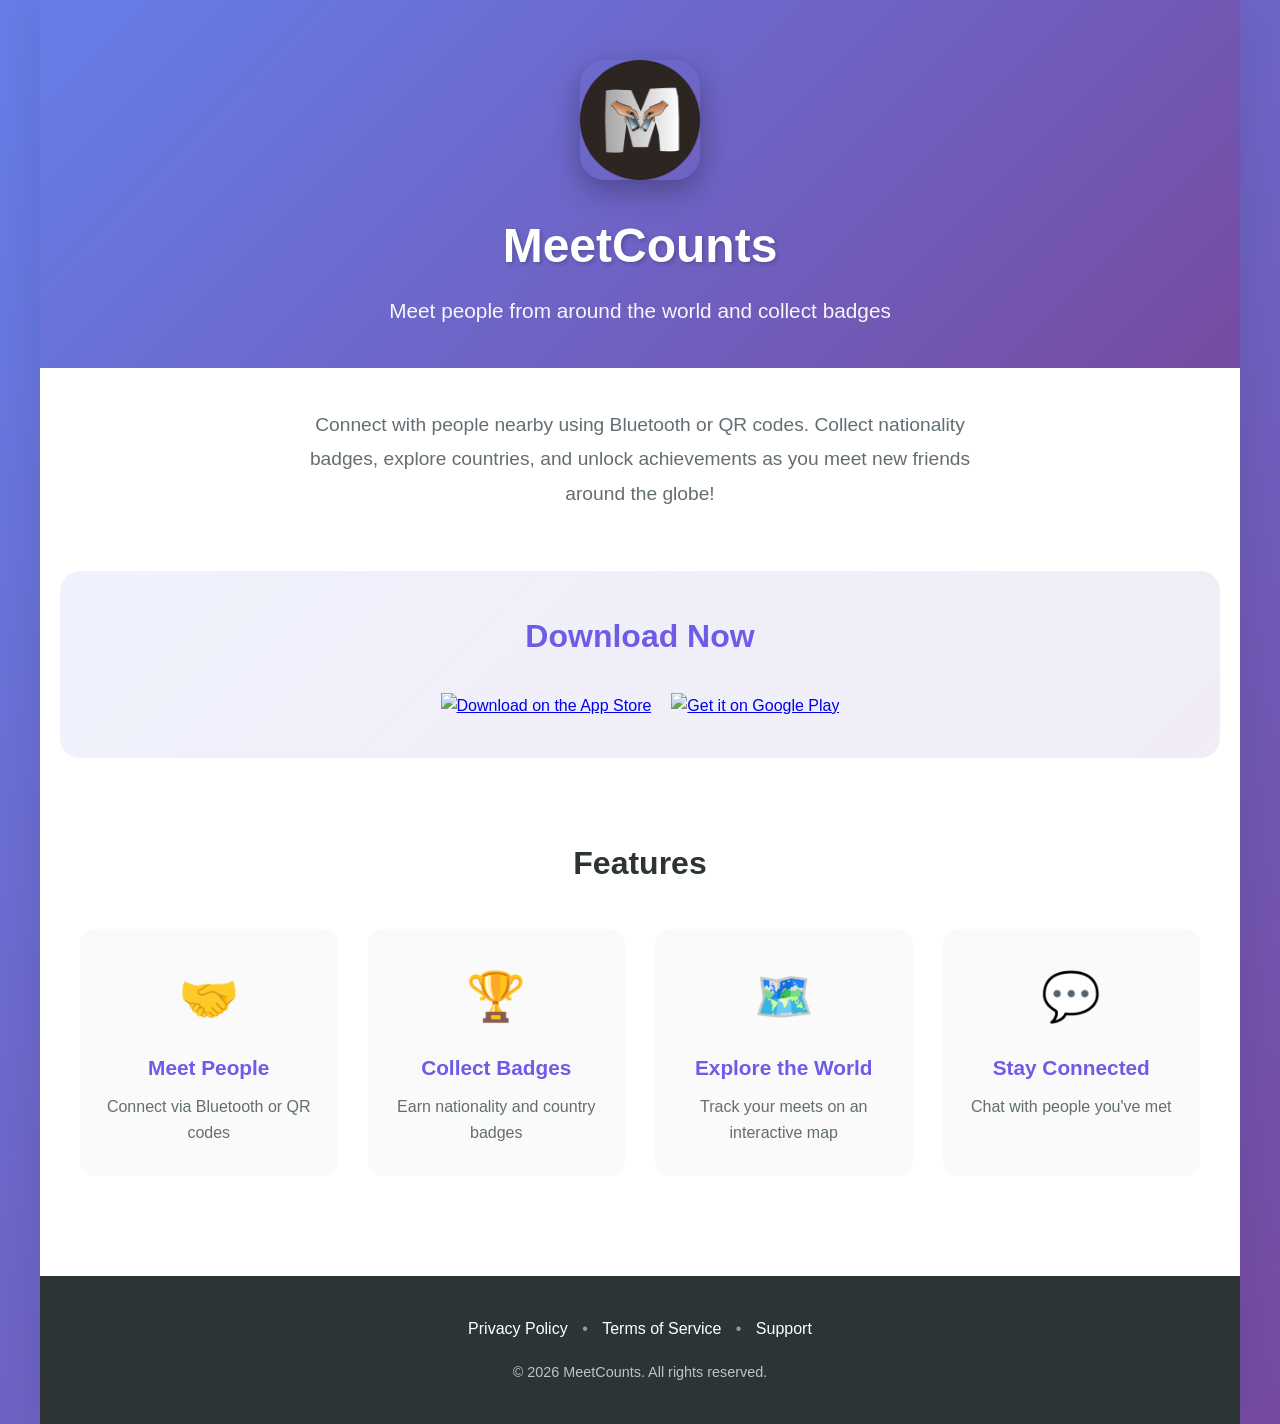
==== index.html @ 5ffd6cf2 "Initial commit: MeetCounts landing page" ====
<!DOCTYPE html>
<html lang="en">
<head>
    <meta charset="UTF-8">
    <meta name="viewport" content="width=device-width, initial-scale=1.0">
    <meta name="description" content="MeetCounts - Meet people from around the world and collect badges">
    <title>MeetCounts - Meet People, Collect Badges</title>
    <link rel="stylesheet" href="style.css">
</head>
<body>
    <div class="container">
        <header>
            <div class="logo">
                <img src="logo.png" alt="MeetCounts Logo" id="app-logo">
            </div>
            <h1>MeetCounts</h1>
            <p class="tagline">Meet people from around the world and collect badges</p>
        </header>

        <main>
            <section class="hero">
                <p class="description">
                    Connect with people nearby using Bluetooth or QR codes. 
                    Collect nationality badges, explore countries, and unlock achievements as you meet new friends around the globe!
                </p>
            </section>

            <section class="download">
                <h2>Download Now</h2>
                <div class="store-buttons">
                    <a href="#" class="store-button app-store" id="app-store-link">
                        <img src="https://tools.applemediaservices.com/api/badges/download-on-the-app-store/black/en-us?size=250x83&amp;releaseDate=1605657600" alt="Download on the App Store">
                    </a>
                    <a href="#" class="store-button google-play" id="play-store-link">
                        <img src="https://play.google.com/intl/en_us/badges/static/images/badges/en_badge_web_generic.png" alt="Get it on Google Play">
                    </a>
                </div>
            </section>

            <section class="features">
                <h2>Features</h2>
                <div class="feature-grid">
                    <div class="feature">
                        <span class="icon">🤝</span>
                        <h3>Meet People</h3>
                        <p>Connect via Bluetooth or QR codes</p>
                    </div>
                    <div class="feature">
                        <span class="icon">🏆</span>
                        <h3>Collect Badges</h3>
                        <p>Earn nationality and country badges</p>
                    </div>
                    <div class="feature">
                        <span class="icon">🗺️</span>
                        <h3>Explore the World</h3>
                        <p>Track your meets on an interactive map</p>
                    </div>
                    <div class="feature">
                        <span class="icon">💬</span>
                        <h3>Stay Connected</h3>
                        <p>Chat with people you've met</p>
                    </div>
                </div>
            </section>
        </main>

        <footer>
            <div class="footer-links">
                <a href="https://gist.github.com/YOUR_GITHUB_USERNAME/YOUR_PRIVACY_GIST_ID" target="_blank">Privacy Policy</a>
                <span>•</span>
                <a href="https://gist.github.com/YOUR_GITHUB_USERNAME/YOUR_TERMS_GIST_ID" target="_blank">Terms of Service</a>
                <span>•</span>
                <a href="mailto:support@meetcounts.com">Support</a>
            </div>
            <p class="copyright">&copy; 2026 MeetCounts. All rights reserved.</p>
        </footer>
    </div>

    <script src="script.js"></script>
</body>
</html>
---- style.css ----
* {
    margin: 0;
    padding: 0;
    box-sizing: border-box;
}

:root {
    --primary-color: #6C5CE7;
    --secondary-color: #A29BFE;
    --accent-color: #FD79A8;
    --text-dark: #2D3436;
    --text-light: #636E72;
    --background: #FAFAFA;
}

body {
    font-family: -apple-system, BlinkMacSystemFont, 'Segoe UI', 'Roboto', 'Oxygen', 'Ubuntu', sans-serif;
    color: var(--text-dark);
    background: linear-gradient(135deg, #667EEA 0%, #764BA2 100%);
    min-height: 100vh;
    line-height: 1.6;
}

.container {
    max-width: 1200px;
    margin: 0 auto;
    background: white;
    min-height: 100vh;
    box-shadow: 0 0 50px rgba(0, 0, 0, 0.1);
}

header {
    text-align: center;
    padding: 60px 20px 40px;
    background: linear-gradient(135deg, #667EEA 0%, #764BA2 100%);
    color: white;
}

.logo {
    margin-bottom: 20px;
}

#app-logo {
    width: 120px;
    height: 120px;
    border-radius: 25px;
    box-shadow: 0 10px 30px rgba(0, 0, 0, 0.3);
    object-fit: cover;
}

h1 {
    font-size: 3rem;
    font-weight: 700;
    margin-bottom: 10px;
    text-shadow: 2px 2px 4px rgba(0, 0, 0, 0.2);
}

.tagline {
    font-size: 1.3rem;
    opacity: 0.95;
    font-weight: 300;
}

main {
    padding: 40px 20px;
}

.hero {
    text-align: center;
    margin-bottom: 60px;
}

.description {
    font-size: 1.2rem;
    color: var(--text-light);
    max-width: 700px;
    margin: 0 auto;
    line-height: 1.8;
}

.download {
    text-align: center;
    margin-bottom: 80px;
    padding: 40px 20px;
    background: linear-gradient(135deg, rgba(102, 126, 234, 0.1) 0%, rgba(118, 75, 162, 0.1) 100%);
    border-radius: 20px;
}

.download h2 {
    font-size: 2rem;
    margin-bottom: 30px;
    color: var(--primary-color);
}

.store-buttons {
    display: flex;
    justify-content: center;
    gap: 20px;
    flex-wrap: wrap;
}

.store-button {
    display: inline-block;
    transition: transform 0.3s ease;
}

.store-button:hover {
    transform: translateY(-5px);
}

.store-button img {
    height: 60px;
    width: auto;
}

.features {
    margin-bottom: 60px;
}

.features h2 {
    text-align: center;
    font-size: 2rem;
    margin-bottom: 40px;
    color: var(--text-dark);
}

.feature-grid {
    display: grid;
    grid-template-columns: repeat(auto-fit, minmax(250px, 1fr));
    gap: 30px;
    padding: 0 20px;
}

.feature {
    text-align: center;
    padding: 30px 20px;
    border-radius: 15px;
    background: var(--background);
    transition: transform 0.3s ease, box-shadow 0.3s ease;
}

.feature:hover {
    transform: translateY(-5px);
    box-shadow: 0 10px 30px rgba(102, 126, 234, 0.2);
}

.icon {
    font-size: 3rem;
    display: block;
    margin-bottom: 15px;
}

.feature h3 {
    font-size: 1.3rem;
    margin-bottom: 10px;
    color: var(--primary-color);
}

.feature p {
    color: var(--text-light);
    font-size: 1rem;
}

footer {
    background: var(--text-dark);
    color: white;
    text-align: center;
    padding: 40px 20px;
}

.footer-links {
    margin-bottom: 20px;
}

.footer-links a {
    color: white;
    text-decoration: none;
    margin: 0 10px;
    transition: color 0.3s ease;
}

.footer-links a:hover {
    color: var(--secondary-color);
}

.footer-links span {
    opacity: 0.5;
}

.copyright {
    opacity: 0.7;
    font-size: 0.9rem;
}

/* Responsive Design */
@media (max-width: 768px) {
    h1 {
        font-size: 2.5rem;
    }

    .tagline {
        font-size: 1.1rem;
    }

    #app-logo {
        width: 100px;
        height: 100px;
    }

    .description {
        font-size: 1.1rem;
    }

    .download h2 {
        font-size: 1.5rem;
    }

    .store-buttons {
        flex-direction: column;
        align-items: center;
    }

    .feature-grid {
        grid-template-columns: 1fr;
    }
}
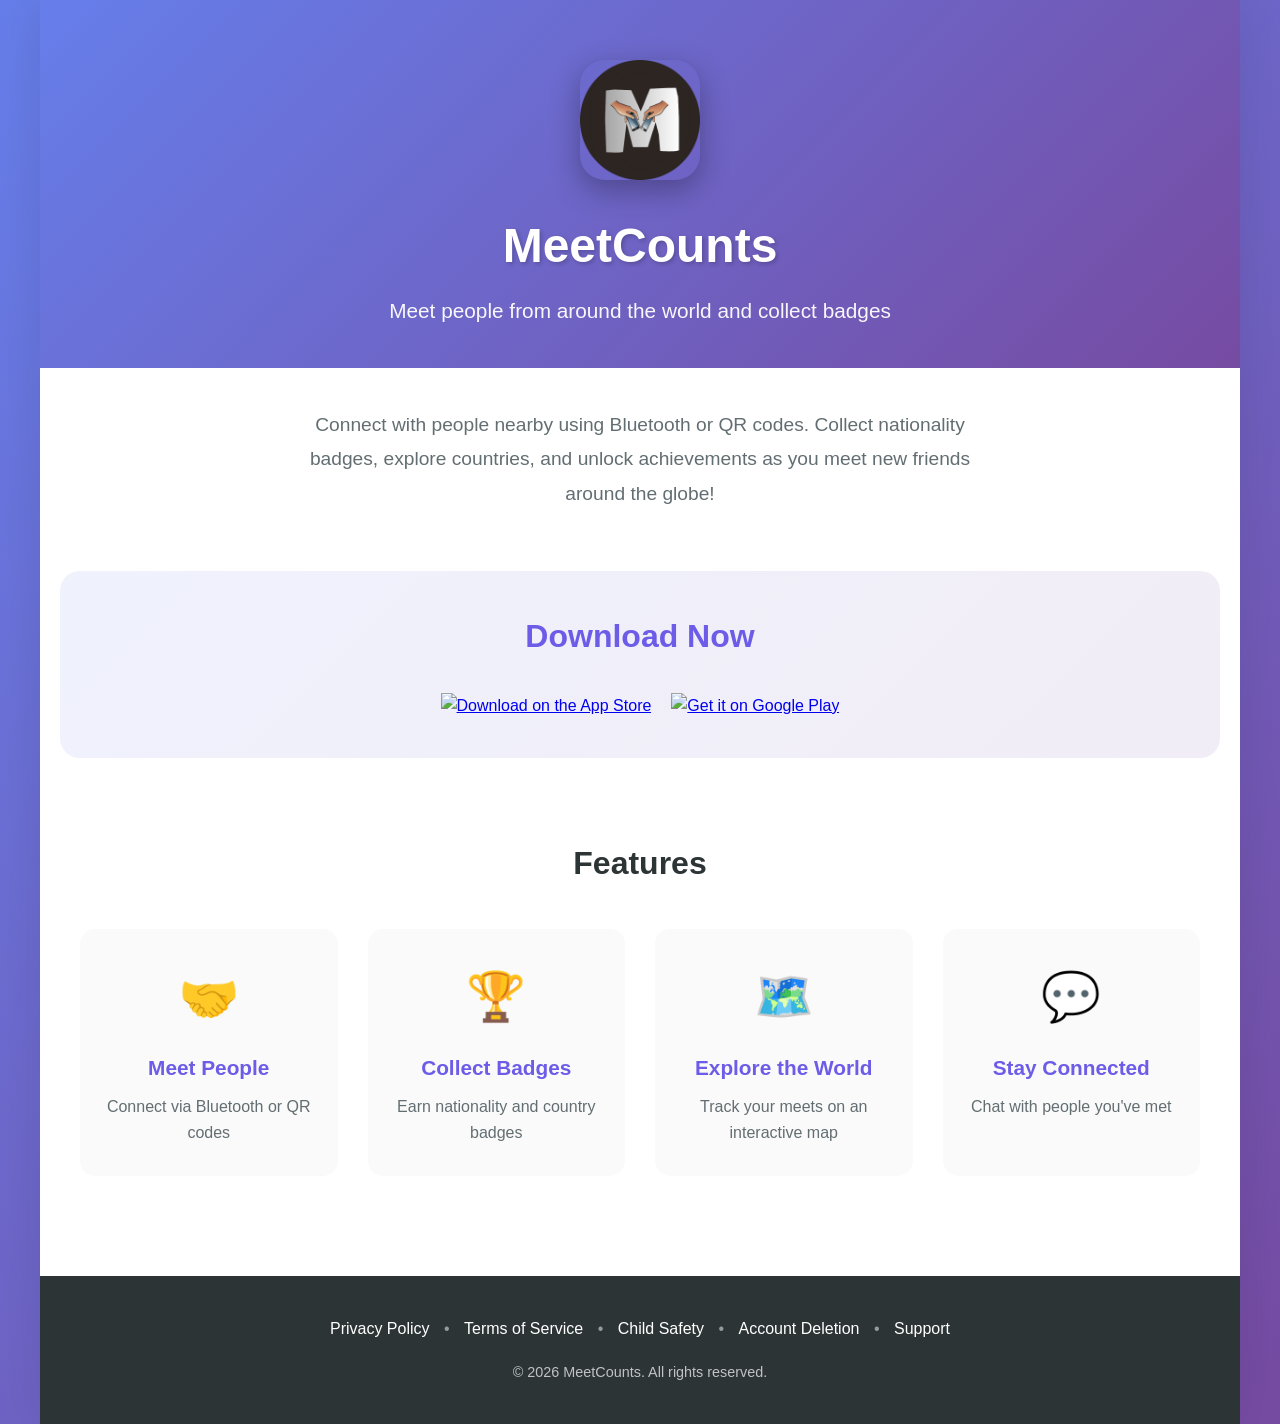
==== commit 1176229e: "Add Child Safety and Account Deletion links to footer" ====
--- a/index.html
+++ b/index.html
@@ -66,11 +66,15 @@
 
         <footer>
             <div class="footer-links">
-                <a href="https://gist.github.com/YOUR_GITHUB_USERNAME/YOUR_PRIVACY_GIST_ID" target="_blank">Privacy Policy</a>
+                <a href="https://gist.github.com/yacho25/40daf3e92138d8c91d2ed6ffc30f066f" target="_blank">Privacy Policy</a>
                 <span>•</span>
-                <a href="https://gist.github.com/YOUR_GITHUB_USERNAME/YOUR_TERMS_GIST_ID" target="_blank">Terms of Service</a>
+                <a href="https://gist.github.com/yacho25/40daf3e92138d8c91d2ed6ffc30f066f#file-terms-html" target="_blank">Terms of Service</a>
                 <span>•</span>
-                <a href="mailto:support@meetcounts.com">Support</a>
+                <a href="child-safety-policy.html">Child Safety</a>
+                <span>•</span>
+                <a href="account-deletion.html">Account Deletion</a>
+                <span>•</span>
+                <a href="mailto:meetcounts+support@gmail.com">Support</a>
             </div>
             <p class="copyright">&copy; 2026 MeetCounts. All rights reserved.</p>
         </footer>
